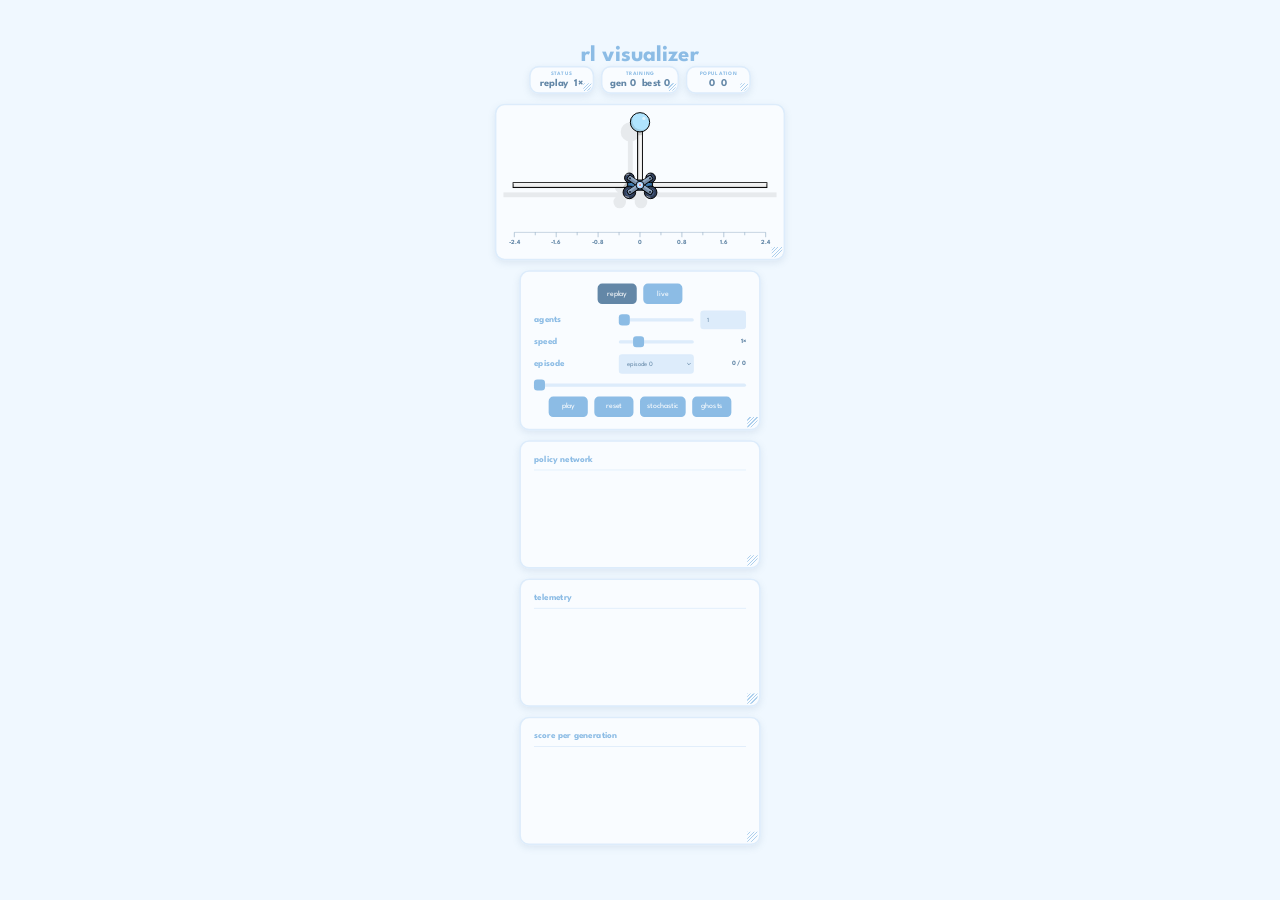
==== rl-visualizer.html @ fe9b80ee "feat(shell): rl visualizer page with panel mechanics and module stubs" ====
<!DOCTYPE HTML>

<html>

<head>
    <link rel="preconnect" href="https://fonts.gstatic.com">
    <link href="https://fonts.googleapis.com/css2?family=Spartan:wght@500&display=swap" rel="stylesheet">
    <link href="rl-visualizer.css" rel="stylesheet">
</head>

<body>

<div id="background">

    <div id="container">

        <h1 id="title"> rl visualizer </h1>

        <div id="badge-row">

            <div class="control-frame badge" id="badge-status">

                <div class="frame-content">
                    <span class="badge-caption"> status </span>
                    <div class="badge-values">
                        <span class="badge-value" id="status-mode"> replay </span>
                        <span class="badge-value" id="status-speed"> 1&times; </span>
                    </div>
                </div>

                <div class="resize-handle"></div>

            </div>

            <div class="control-frame badge" id="badge-training">

                <div class="frame-content">
                    <span class="badge-caption"> training </span>
                    <div class="badge-values">
                        <span class="badge-value" id="training-gen"> gen 0 </span>
                        <span class="badge-value" id="training-best"> best 0 </span>
                    </div>
                </div>

                <div class="resize-handle"></div>

            </div>

            <div class="control-frame badge" id="badge-pop">

                <div class="frame-content">
                    <span class="badge-caption"> population </span>
                    <div class="badge-values">
                        <span class="badge-value" id="pop-alive"> 0 </span>
                        <span class="badge-value" id="pop-mean"> 0 </span>
                    </div>
                </div>

                <div class="resize-handle"></div>

            </div>

        </div>

        <div class="control-frame" id="scene-frame">

            <div class="frame-content scene-content">

                <svg width="100" height="100" viewBox="-135 -40 270 50" id="stage-shadow" xmlns="http://www.w3.org/2000/svg" style="pointer-events: none">

                    <mask id="pendulum-shadow">
                        <rect class="pole" x="-12.5" y="-55" width="5" height="65" style="fill: white; stroke: none" transform-origin="-10 10" />
                        <circle class="top-circle" cx="-10" cy="10" r="10" style="fill: white; stroke: none" />
                        <rect class="slider" x="-23" y="4.75" width="26" height="10.5" rx="2.75" style="fill: white; stroke: none" />
                        <circle class="slider" cx="-21" cy="2.5" r="5" style="fill: white; stroke: none" />
                        <circle class="slider" cx="1" cy="2.5" r="5" style="fill: white; stroke: none" />
                        <circle class="slider" cx="-21" cy="17.5" r="6.5" style="fill: white; stroke: none" />
                        <circle class="slider" cx="1" cy="17.5" r="6.5" style="fill: white; stroke: none" />
                        <rect class="rail" x="-141.25" y="7.5" width="282.5" height="5" style="fill: white; stroke: none" />
                    </mask>

                    <rect x="-300" y="-300" width="600" height="600" mask="url(#pendulum-shadow)" style="stroke: none; fill: rgba(0, 0, 0, 0.07)" />

                </svg>

                <svg width="100" height="100" viewBox="-135 -40 270 50" id="stage-svg" xmlns="http://www.w3.org/2000/svg">

                    <defs>
                        <linearGradient id="slider-gradient" x1="0" y1="0" x2="0" y2="1">
                            <stop offset="0" stop-color="#4d8ec9" />
                            <stop offset="1" stop-color="#2d5f8a" />
                        </linearGradient>
                    </defs>

                    <rect id="rail" x="-131.25" y="-2.5" width="262.5" height="5" />
                    <line x1="-130.75" y1="-1.5" x2="130.75" y2="-1.5" style="stroke: white; pointer-events: none;" />
                    <line x1="-131" y1="1.7" x2="131" y2="1.7" style="stroke: rgba(0, 0, 0, 0.15); pointer-events: none;" />

                    <mask id="slider-rail-shadow">
                        <polygon class="slider" points="-13,-2.5 -13,2.5 -18,2.5 -14.5,-2.5" style="fill: white; stroke: none" />
                    </mask>

                    <rect x="-131.25" y="-2.5" width="262.5" height="5" mask="url(#slider-rail-shadow)" style="fill: rgba(0, 0, 0, 0.2); stroke: none; pointer-events: none;" />


                    <rect class="pole" x="-2.5" y="-65" width="5" height="65" />
                    <line class="pole" x1="1" y1="-64" x2="1" y2="0" style="stroke: white" />
                    <line class="pole" x1="-1.5" y1="-64" x2="-1.5" y2="0" style="stroke: rgba(0, 0, 0, 0.1);" />

                    <clipPath id="pole-shadow-clip">
                        <rect class="pole" x="-2.5" y="-70" width="5" height="70" style="fill: black;" />
                    </clipPath>


                    <mask id="top-circle-shadow">
                        <circle cx="0" cy="0" r="10" style="stroke: none; fill: white;" />
                        <circle cx="2" cy="-2" r="10" style="stroke: none; fill: black;" />
                    </mask>

                    <mask id="top-circle-pole-shadow-mask">
                        <circle class="top-circle" cx="-1.5" cy="2.5" r="11" style="stroke: none; fill: white;" />
                    </mask>

                    <rect x="-200" y="-200" width="400" height="400" mask="url(#top-circle-pole-shadow-mask)" clip-path="url(#pole-shadow-clip)" style="fill: rgba(0, 0, 0, 0.15); stroke: none" />

                    <circle class="top-circle" id="drag-target" cx="0" cy="0" r="20" style="fill: transparent; stroke: none;" />
                    <circle class="top-circle" cx="0" cy="0" r="10" style="fill: #b0e4fE" />
                    <circle class="top-circle" cx="4" cy="-4" r="1.7" style="fill: rgba(255, 255, 255, 0.6); stroke: none" />
                    <circle class="top-circle" cx="0" cy="0" r="10.5" mask="url(#top-circle-shadow)" style="fill: rgba(0, 0, 0, 0.1)" />


                    <mask id="slider-pole-shadow-mask">
                        <rect class="slider" x="-18.5" y="-5" width="34.7" height="20" rx="5" style="fill: white; stroke: none" />
                    </mask>

                    <rect x="-200" y="-200" width="400" height="400" mask="url(#slider-pole-shadow-mask)" clip-path="url(#pole-shadow-clip)" style="fill: rgba(0, 0, 0, 0.15); stroke: none" />
                    <g class="slider">

                        <rect x="-13" y="-5.25" width="26" height="10.5" rx="2.75" style="fill: #2d5f8a; stroke: black" />
                        <rect x="-11.5" y="-3.7" width="23" height="7.4" rx="1.5" style="fill: url(#slider-gradient); stroke: none" />

                        <g transform="translate(-11, -7.5)">
                            <circle r="5" style="fill: #2E3C56; stroke: black" />
                            <circle r="3" style="fill: #42577D; stroke: none" />
                            <circle r="1" style="fill: #111827; stroke: none" />
                            <path d="M -3.1 -3.1 A 4.2 4.2 0 0 1 -0.6 -3.9" style="fill: none; stroke: white; stroke-width: 0.6; stroke-linecap: round" />
                        </g>
                        <g transform="translate(11, -7.5)">
                            <circle r="5" style="fill: #2E3C56; stroke: black" />
                            <circle r="3" style="fill: #42577D; stroke: none" />
                            <circle r="1" style="fill: #111827; stroke: none" />
                            <path d="M -3.1 -3.1 A 4.2 4.2 0 0 1 -0.6 -3.9" style="fill: none; stroke: white; stroke-width: 0.6; stroke-linecap: round" />
                        </g>
                        <g transform="translate(-11, 7.5)">
                            <circle r="6.5" style="fill: #2E3C56; stroke: black" />
                            <circle r="3.9" style="fill: #42577D; stroke: none" />
                            <circle r="1.3" style="fill: #111827; stroke: none" />
                            <path d="M -4.03 4.03 A 5.46 5.46 0 0 0 -0.78 5.07" style="fill: none; stroke: white; stroke-width: 0.6; stroke-linecap: round" />
                        </g>
                        <g transform="translate(11, 7.5)">
                            <circle r="6.5" style="fill: #2E3C56; stroke: black" />
                            <circle r="3.9" style="fill: #42577D; stroke: none" />
                            <circle r="1.3" style="fill: #111827; stroke: none" />
                            <path d="M -4.03 4.03 A 5.46 5.46 0 0 0 -0.78 5.07" style="fill: none; stroke: white; stroke-width: 0.6; stroke-linecap: round" />
                        </g>

                        <g transform="rotate(34.1)">
                            <rect x="-15" y="-2.5" width="30" height="5" rx="1.25" style="fill: #788EA8; stroke: black" />
                            <rect x="-14" y="-2.25" width="28" height="2" rx="1" style="fill: #92A9C4; stroke: none" />
                            <circle cx="-12.5" r="1" style="fill: #1A2536; stroke: none" />
                            <circle cx="12.5" r="1" style="fill: #1A2536; stroke: none" />
                        </g>
                        <g transform="rotate(-34.1)">
                            <rect x="-15" y="-2.5" width="30" height="5" rx="1.25" style="fill: #788EA8; stroke: black" />
                            <rect x="-14" y="-2.25" width="28" height="2" rx="1" style="fill: #92A9C4; stroke: none" />
                            <circle cx="-12.5" r="1" style="fill: #1A2536; stroke: none" />
                            <circle cx="12.5" r="1" style="fill: #1A2536; stroke: none" />
                        </g>

                        <circle r="4" style="fill: #A8D3FF; stroke: black" />
                        <circle r="2" style="fill: #E0F2FE; stroke: none" />
                        <circle r="0.8" style="fill: #DC2626; stroke: none" />

                    </g>

                </svg>

                <svg width="100" height="100" viewBox="-135 0 270 16" id="ruler" xmlns="http://www.w3.org/2000/svg">

                    <line class="ruler-base" x1="-130" y1="1" x2="130" y2="1" />

                    <line class="ruler-tick" x1="-130"     y1="1" x2="-130"     y2="6" />
                    <line class="ruler-tick" x1="-108.333" y1="1" x2="-108.333" y2="4" />
                    <line class="ruler-tick" x1="-86.667"  y1="1" x2="-86.667"  y2="6" />
                    <line class="ruler-tick" x1="-65"      y1="1" x2="-65"      y2="4" />
                    <line class="ruler-tick" x1="-43.333"  y1="1" x2="-43.333"  y2="6" />
                    <line class="ruler-tick" x1="-21.667"  y1="1" x2="-21.667"  y2="4" />
                    <line class="ruler-tick" x1="0"        y1="1" x2="0"        y2="6" />
                    <line class="ruler-tick" x1="21.667"   y1="1" x2="21.667"   y2="4" />
                    <line class="ruler-tick" x1="43.333"   y1="1" x2="43.333"   y2="6" />
                    <line class="ruler-tick" x1="65"       y1="1" x2="65"       y2="4" />
                    <line class="ruler-tick" x1="86.667"   y1="1" x2="86.667"   y2="6" />
                    <line class="ruler-tick" x1="108.333"  y1="1" x2="108.333"  y2="4" />
                    <line class="ruler-tick" x1="130"      y1="1" x2="130"      y2="6" />

                    <text x="-130" y="13"> -2.4 </text>
                    <text x="-86.667" y="13"> -1.6 </text>
                    <text x="-43.333" y="13"> -0.8 </text>
                    <text x="0" y="13"> 0 </text>
                    <text x="43.333" y="13"> 0.8 </text>
                    <text x="86.667" y="13"> 1.6 </text>
                    <text x="130" y="13"> 2.4 </text>

                </svg>

                <canvas id="ghost-canvas"></canvas>

            </div>

            <div class="border-resize" data-edge="left"></div>
            <div class="border-resize" data-edge="right"></div>
            <div class="border-resize" data-edge="top"></div>
            <div class="border-resize" data-edge="bottom"></div>

            <div class="resize-handle"></div>

        </div>

        <div class="control-frame" id="controls-frame">

            <div class="frame-content">

                <div id="controls">

                    <div id="mode-toggle">
                        <button type="button" class="mode-btn active" data-mode="replay"> replay </button>
                        <button type="button" class="mode-btn" data-mode="live"> live </button>
                    </div>

                    <p class="left"> agents </p>
                    <input id="agents-slider" class="middle" type="range" min="0" max="10" step="1" value="0">
                    <input id="agents-input" class="right number" type="number" min="1" max="1000" step="1" value="1">

                    <p class="left"> speed </p>
                    <input id="speed-slider" class="middle" type="range" min="0" max="9" step="1" value="2">
                    <p id="speed-label" class="right"> 1&times; </p>

                    <p class="left"> episode </p>
                    <select id="episode-select" class="middle">
                        <option value="0"> episode 0 </option>
                    </select>
                    <p id="step-readout" class="right"> 0 / 0 </p>

                    <input id="scrubber" class="wide" type="range" min="0" max="1000" step="1" value="0">

                    <div id="control-buttons">
                        <button type="button" id="play-pause"> play </button>
                        <button type="button" id="rl-reset"> reset </button>
                        <button type="button" id="stochastic-toggle"> stochastic </button>
                        <button type="button" id="ghosts-toggle"> ghosts </button>
                    </div>

                </div>

            </div>

            <div class="resize-handle"></div>

        </div>

        <div class="control-frame" id="nn-frame">

            <div class="frame-content">

                <p class="panel-title"> policy network </p>
                <div id="nn-container" class="panel-container"> </div>

            </div>

            <div class="border-resize" data-edge="left"></div>
            <div class="border-resize" data-edge="right"></div>
            <div class="border-resize" data-edge="top"></div>
            <div class="border-resize" data-edge="bottom"></div>

            <div class="resize-handle"></div>

        </div>

        <div class="control-frame" id="telemetry-frame">

            <div class="frame-content">

                <p class="panel-title"> telemetry </p>
                <div id="telemetry-container" class="panel-container"> </div>

            </div>

            <div class="border-resize" data-edge="left"></div>
            <div class="border-resize" data-edge="right"></div>
            <div class="border-resize" data-edge="top"></div>
            <div class="border-resize" data-edge="bottom"></div>

            <div class="resize-handle"></div>

        </div>

        <div class="control-frame" id="score-frame">

            <div class="frame-content">

                <p class="panel-title"> score per generation </p>
                <div id="score-container" class="panel-container"> </div>

            </div>

            <div class="border-resize" data-edge="left"></div>
            <div class="border-resize" data-edge="right"></div>
            <div class="border-resize" data-edge="top"></div>
            <div class="border-resize" data-edge="bottom"></div>

            <div class="resize-handle"></div>

        </div>

    </div>
</div>

<script type="text/javascript" src="js/vendor/d3.min.js"> </script>
<script type="text/javascript" src="js/panels.js"> </script>
<script type="text/javascript" src="js/cartpole.js"> </script>
<script type="text/javascript" src="js/policy.js"> </script>
<script type="text/javascript" src="js/stage.js"> </script>
<script type="text/javascript" src="js/nn-viz.js"> </script>
<script type="text/javascript" src="js/charts.js"> </script>
<script type="text/javascript" src="js/sources.js"> </script>
<script type="text/javascript" src="js/player.js"> </script>
<script type="text/javascript" src="js/ws.js"> </script>
<script type="text/javascript" src="js/app.js"> </script>

</body>
</html>
---- rl-visualizer.css ----
* {
    margin: 0;
    padding: 0;
    font-family: 'Spartan', sans-serif;
    user-select: none;
    box-sizing: border-box;
    touch-action: none;
    -webkit-tap-highlight-color: rgba(0, 0, 0, 0);
}

body {
    display: grid;
}

#background {
    display: grid;
    background-color: AliceBlue;
    width: 100vw;
    height: 100vh;
    overflow: hidden;
    justify-self: center;
    align-self: center;
    justify-content: center;
    align-content: center;
}

#container {
    justify-self: center;
    align-self: center;
    width: 45rem;
    grid-template-columns: 45rem;
    height: min-content;
    display: grid;
    align-items: center;
    transform: scale(1);
}

#title {
    grid-row: 1;
    grid-column: 1;
    justify-self: center;
    font-size: 3.5rem;
    white-space: nowrap;
    color: #8CBCE5;
}

p {
    font-size: 1.4rem;
    font-weight: bold;
    color: #8CBCE5;
    text-align: justify;
    line-height: 1.32;
}

a {
    text-decoration: none;
    opacity: 0.6;
}

button {
    min-width: 6rem;
    font-size: 1.2rem;
    color: white;
    background-color: #8CBCE5;
    padding: 0.8rem;
    border-radius: 0.7rem;
    cursor: pointer;
    border: 0.25rem solid #8CBCE5;
}

button:hover {
    border: 0.25rem solid #7ea9ce;
}

button:active {
    background: #6387A7;
}

button:focus {
    outline: none;
    border: 0.25rem solid #6387A7;
}


/* ---------- badges ---------- */

#badge-row {
    grid-column: 1;
    display: flex;
    flex-wrap: wrap;
    justify-content: center;
    align-items: flex-start;
    gap: 1rem;
    margin-bottom: 1.5rem;
}

.control-frame.badge {
    min-width: 10rem;
    min-height: 3.4rem;
    margin-bottom: 0;
}

.badge .frame-content {
    width: auto;
    padding: 0.6rem 1.2rem;
    display: flex;
    flex-direction: column;
    align-items: center;
    gap: 0.35rem;
    white-space: nowrap;
}

.badge-values {
    display: flex;
    align-items: baseline;
    gap: 0.9rem;
}

.control-frame.badge .resize-handle {
    width: 1.2rem;
    height: 1.2rem;
    border-bottom-right-radius: 1rem;
}

.badge-caption {
    font-size: 0.8rem;
    font-weight: bold;
    text-transform: uppercase;
    letter-spacing: 0.14em;
    color: #8CBCE5;
}

.badge-value {
    font-size: 1.6rem;
    font-weight: bold;
    color: #6387A7;
}


/* ---------- frames ---------- */

.control-frame {
    background-color: rgba(255, 255, 255, 0.65);
    border: 0.25rem solid #DDECFB;
    border-radius: 1.5rem;
    margin-bottom: 1.5rem;
    box-shadow: 0 0.4rem 1.2rem rgba(99, 135, 167, 0.15);
    position: relative;
    z-index: 1;
    cursor: grab;
    transform: translate(0px, 0px);
    overflow: hidden;
    min-width: 18rem;
    min-height: 5rem;
    display: flex;
    align-items: center;
    justify-content: center;
    justify-self: center;
}

.frame-content {
    flex: 0 0 auto;
    width: 36.5rem;
    padding: 1.8rem 2rem;
    transform-origin: center center;
}

.control-frame.dragging {
    cursor: grabbing;
    z-index: 100;
    box-shadow: 0 1rem 2.5rem rgba(99, 135, 167, 0.3);
}

.resize-handle {
    position: absolute;
    right: 3px;
    bottom: 3px;
    width: 1.6rem;
    height: 1.6rem;
    border-bottom-right-radius: 1.35rem;
    cursor: nwse-resize;
    touch-action: none;
    z-index: 5;
    opacity: 0.7;
    background-image: repeating-linear-gradient(
        -45deg,
        #8CBCE5 0, #8CBCE5 2px,
        transparent 2px, transparent 6px
    );
}

.resize-handle:hover {
    opacity: 1;
}

.border-resize {
    position: absolute;
    z-index: 4;
    touch-action: none;
}

.border-resize[data-edge="left"],
.border-resize[data-edge="right"] {
    top: 0;
    bottom: 0;
    width: 0.5rem;
    cursor: ew-resize;
}

.border-resize[data-edge="left"]  { left: 0; }
.border-resize[data-edge="right"] { right: 0; }

.border-resize[data-edge="top"],
.border-resize[data-edge="bottom"] {
    left: 0;
    right: 0;
    height: 0.5rem;
    cursor: ns-resize;
}

.border-resize[data-edge="top"]    { top: 0; }
.border-resize[data-edge="bottom"] { bottom: 0; }


/* ---------- scene frame ---------- */

#scene-frame {
    grid-column: 1;
}

#scene-frame .frame-content {
    width: 44rem;
}

.scene-content {
    display: grid;
    position: relative;
    padding-top: 1rem;
    padding-bottom: 1.5rem;
}

#ghost-canvas {
    position: absolute;
    top: 0;
    left: 0;
    width: 100%;
    height: 100%;
    pointer-events: none;
}

svg {
    justify-self: center;
    width: 100%;
    overflow: visible;
    pointer-events: none;
}

svg * {
    fill: #eee;
    stroke-width: 1;
    stroke: black;
}

#stage-shadow,
#stage-svg {
    grid-column: 1;
    grid-row: 1;
    height: 18rem;
}

#ruler {
    grid-column: 1;
    grid-row: 2;
    height: 3rem;
}

#ruler line {
    fill: none;
    stroke: rgba(99, 135, 167, 0.45);
    stroke-width: 1;
}

#ruler .ruler-base {
    stroke: rgba(99, 135, 167, 0.35);
}

#ruler text {
    fill: #6387A7;
    stroke: none;
    font-size: 6.5px;
    font-weight: bold;
    text-anchor: middle;
}

.top-circle {
    transform: translateX( 0px ) translateY( -65px );
}

#drag-target {
    pointer-events: auto;
}


/* ---------- controls frame ---------- */

#controls-frame {
    grid-column: 1;
    min-width: 30rem;
}

#controls {
    width: 100%;
    display: grid;
    grid-gap: 1rem;
    grid-template-columns: 12rem auto 7rem;
    align-items: center;
}

#controls .left {
    grid-column: 1;
}

#controls .middle {
    grid-column: 2;
    min-width: 1rem;
}

#controls .right {
    grid-column: 3;
}

#controls .wide {
    grid-column: 1 / -1;
}

#mode-toggle {
    grid-column: 1 / -1;
    display: flex;
    justify-content: center;
    gap: 1rem;
}

.mode-btn.active {
    background-color: #6387A7;
    border: 0.25rem solid #6387A7;
}

#speed-label,
#step-readout {
    font-size: 1rem;
    color: #6387A7;
    text-align: right;
    white-space: nowrap;
}

#control-buttons {
    grid-column: 1 / -1;
    display: flex;
    flex-wrap: wrap;
    justify-content: center;
    gap: 1rem;
}

#episode-select {
    font-size: 1rem;
    font-family: 'Spartan', sans-serif;
    padding: 0.8rem 0.7rem 0.6rem 0.7rem;
    border-radius: 0.5rem;
    text-align: left;
    background-color: #DDECFB;
    border: 0.25rem solid #DDECFB;
    color: #6387A7;
    cursor: pointer;
}

#episode-select:hover {
    border: 0.25rem solid #C9DFF4;
}

#episode-select:focus {
    outline: none;
    border: 0.25rem solid #8AB1D6;
}

input[type="number"] {
    font-size: 1rem;
    padding: 0.8rem 0.7rem 0.6rem 0.7rem;
    border-radius: 0.5rem;
    text-align: left;
    background-color: #DDECFB;
    border: 0.25rem solid #DDECFB;
    color: #6387A7;
}

input[type="number"]:hover {
    border: 0.25rem solid #C9DFF4;
}

input[type="number"]:focus {
    outline: none;
    border: 0.25rem solid #8AB1D6;
}

input[type=range] {
    -webkit-appearance: none; /* Hides the slider so that custom slider can be made */
    width: 100%; /* Specific width is required for Firefox. */
    background: transparent; /* Otherwise white in Chrome */
    height: 1.5rem;
    box-shadow: none;
}

input[type=range]:focus {
    outline: none;
}

input[type=range]::-ms-track {
    width: 100%;
    cursor: pointer;

    /* Hides the slider so custom styles can be added */
    background: transparent;
    border-color: transparent;
    color: transparent;
}

/* Special styling for WebKit/Blink */
input[type=range]::-webkit-slider-thumb {
    -webkit-appearance: none;
    height: 1.7rem;
    width: 1.7rem;
    border-radius: 0.5rem;
    background-color: #8CBCE5;
    cursor: pointer;
    margin-top: -0.6rem; /* You need to specify a margin in Chrome, but in Firefox and IE it is automatic */
}

input[type=range]:hover::-webkit-slider-thumb {
    border: 0.25rem solid rgba(0, 0, 0, 0.1);
}

input[type=range]:focus::-webkit-slider-thumb {
    border: 0.25rem solid #6387A7;
}

input[type=range]::-webkit-slider-runnable-track {
    width: 100%;
    height: 0.5rem;
    cursor: pointer;
    background-color: #DDECFB;
    border-radius: 0.5rem;
}

/* All the same stuff for Firefox */
input[type=range]::-moz-range-thumb {
    height: 1.2rem;
    width: 1.2rem;
    border-radius: 0.5rem;
    background-color: #8CBCE5;
    cursor: pointer;
    border: 0.25rem solid #8CBCE5;
    box-shadow: none;
}

input[type=range]:hover::-moz-range-thumb {
    border: 0.25rem solid rgba(0, 0, 0, 0.1);
}

input[type=range]:focus::-moz-range-thumb {
    border: 0.25rem solid #6387A7;
}

input[type=range]::-moz-range-track {
    width: 100%;
    height: 0.5rem;
    cursor: pointer;
    background-color: #DDECFB;
    border-radius: 0.5rem;
    box-shadow: none;
}


/* ---------- chart frames ---------- */

#nn-frame,
#telemetry-frame,
#score-frame {
    grid-column: 1;
}

.panel-title {
    font-size: 1.4rem;
    color: #8CBCE5;
    text-align: left;
    border-bottom: 0.15rem solid #DDECFB;
    padding-bottom: 0.6rem;
    margin-bottom: 1rem;
}

.panel-container {
    width: 100%;
    min-height: 12rem;
}
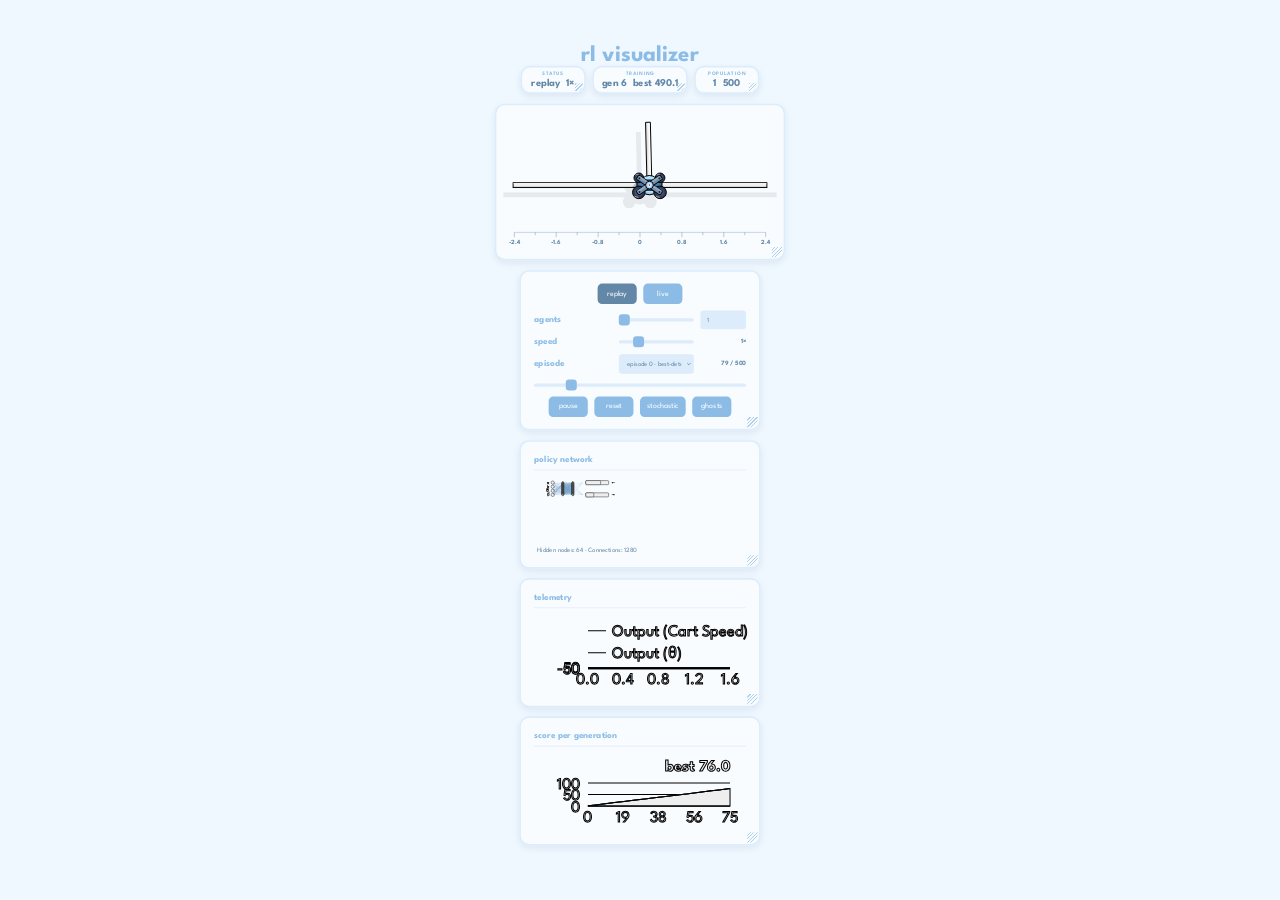
==== commit 87c27f61: "fix(app): autoplay replay and surface data-load failures Opened via file://, browsers block fetch an" ====
--- a/rl-visualizer.html
+++ b/rl-visualizer.html
@@ -3,6 +3,7 @@
 <html>
 
 <head>
+    <meta charset="utf-8">
     <link rel="preconnect" href="https://fonts.gstatic.com">
     <link href="https://fonts.googleapis.com/css2?family=Spartan:wght@500&display=swap" rel="stylesheet">
     <link href="rl-visualizer.css" rel="stylesheet">
@@ -323,6 +324,10 @@
         </div>
 
     </div>
+
+    <div id="data-notice">
+        <span id="data-notice-text"> </span>
+    </div>
 </div>
 
 <script type="text/javascript" src="js/vendor/d3.min.js"> </script>
--- a/rl-visualizer.css
+++ b/rl-visualizer.css
@@ -134,6 +134,38 @@
     font-size: 1.6rem;
     font-weight: bold;
     color: #6387A7;
+}
+
+
+/* ---------- data notice ---------- */
+
+#data-notice {
+    position: fixed;
+    top: 1.5rem;
+    left: 50%;
+    transform: translateX(-50%);
+    z-index: 1000;
+    display: none;
+    max-width: min(90vw, 72rem);
+    background-color: rgba(255, 255, 255, 0.92);
+    border: 0.25rem solid #DDECFB;
+    border-radius: 1.5rem;
+    box-shadow: 0 0.4rem 1.2rem rgba(99, 135, 167, 0.15);
+    padding: 1rem 1.6rem;
+    justify-content: center;
+    text-align: center;
+}
+
+#data-notice.visible {
+    display: flex;
+}
+
+#data-notice-text {
+    font-size: 1.2rem;
+    font-weight: bold;
+    color: #6387A7;
+    line-height: 1.4;
+    white-space: normal;
 }
 
 
@@ -500,3 +532,33 @@
     width: 100%;
     min-height: 12rem;
 }
+
+
+/* ---------- control states ---------- */
+
+#control-buttons button.active {
+    background-color: #6387A7;
+    border: 0.25rem solid #6387A7;
+}
+
+#control-buttons button.active:hover,
+#control-buttons button.active:focus {
+    background-color: #6387A7;
+    border: 0.25rem solid #6387A7;
+}
+
+#episode-select:disabled,
+input[type="range"]:disabled {
+    opacity: 0.45;
+    cursor: not-allowed;
+}
+
+input[type="range"]:disabled::-webkit-slider-thumb {
+    background-color: #C9DFF4;
+    cursor: not-allowed;
+}
+
+input[type="range"]:disabled::-moz-range-thumb {
+    background-color: #C9DFF4;
+    cursor: not-allowed;
+}
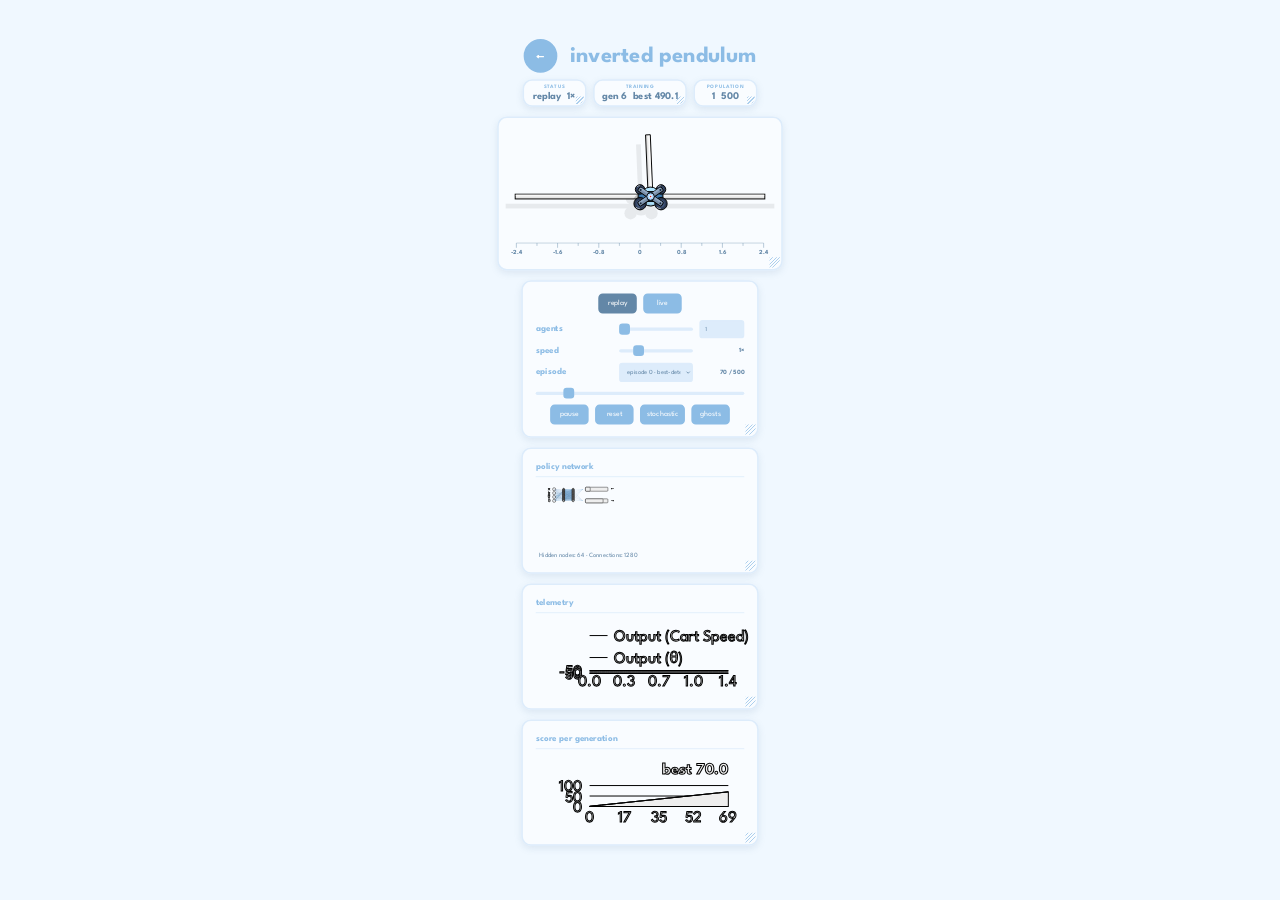
==== commit 7b8dfe06: "Replace data notice with mirrored title and back button" ====
--- a/rl-visualizer.html
+++ b/rl-visualizer.html
@@ -5,7 +5,7 @@
 <head>
     <meta charset="utf-8">
     <link rel="preconnect" href="https://fonts.gstatic.com">
-    <link href="https://fonts.googleapis.com/css2?family=Spartan:wght@500&display=swap" rel="stylesheet">
+    <link href="https://fonts.googleapis.com/css2?family=Spartan:wght@500;700&display=swap" rel="stylesheet">
     <link href="rl-visualizer.css" rel="stylesheet">
 </head>
 
@@ -15,7 +15,10 @@
 
     <div id="container">
 
-        <h1 id="title"> rl visualizer </h1>
+        <div id="title-row">
+            <a id="back-button" href="inverted-pendulum.html"> &larr; </a>
+            <h1 id="title"> inverted pendulum </h1>
+        </div>
 
         <div id="badge-row">
 
@@ -324,10 +327,6 @@
         </div>
 
     </div>
-
-    <div id="data-notice">
-        <span id="data-notice-text"> </span>
-    </div>
 </div>
 
 <script type="text/javascript" src="js/vendor/d3.min.js"> </script>
--- a/rl-visualizer.css
+++ b/rl-visualizer.css
@@ -35,10 +35,17 @@
     transform: scale(1);
 }
 
+#title-row {
+    grid-row: 1;
+    grid-column: 1;
+    justify-self: center;
+    display: flex;
+    align-items: center;
+    gap: 2rem;
+    transform: translateY(-1rem);
+}
+
 #title {
-    grid-row: 1;
-    grid-column: 1;
-    justify-self: center;
     font-size: 3.5rem;
     white-space: nowrap;
     color: #8CBCE5;
@@ -57,7 +64,7 @@
     opacity: 0.6;
 }
 
-button {
+button, #back-button {
     min-width: 6rem;
     font-size: 1.2rem;
     color: white;
@@ -68,15 +75,31 @@
     border: 0.25rem solid #8CBCE5;
 }
 
-button:hover {
+#back-button {
+    display: inline-flex;
+    align-items: center;
+    justify-content: center;
+    width: 5.25rem;
+    height: 5.25rem;
+    min-width: 5.25rem;
+    padding: 0;
+    border-radius: 50%;
+    font-size: 1.8rem;
+    font-weight: 700;
+    -webkit-text-stroke: 0.1rem currentColor;
+    opacity: 1;
+    text-decoration: none;
+}
+
+button:hover, #back-button:hover {
     border: 0.25rem solid #7ea9ce;
 }
 
-button:active {
+button:active, #back-button:active {
     background: #6387A7;
 }
 
-button:focus {
+button:focus, #back-button:focus {
     outline: none;
     border: 0.25rem solid #6387A7;
 }
@@ -137,36 +160,6 @@
 }
 
 
-/* ---------- data notice ---------- */
-
-#data-notice {
-    position: fixed;
-    top: 1.5rem;
-    left: 50%;
-    transform: translateX(-50%);
-    z-index: 1000;
-    display: none;
-    max-width: min(90vw, 72rem);
-    background-color: rgba(255, 255, 255, 0.92);
-    border: 0.25rem solid #DDECFB;
-    border-radius: 1.5rem;
-    box-shadow: 0 0.4rem 1.2rem rgba(99, 135, 167, 0.15);
-    padding: 1rem 1.6rem;
-    justify-content: center;
-    text-align: center;
-}
-
-#data-notice.visible {
-    display: flex;
-}
-
-#data-notice-text {
-    font-size: 1.2rem;
-    font-weight: bold;
-    color: #6387A7;
-    line-height: 1.4;
-    white-space: normal;
-}
 
 
 /* ---------- frames ---------- */
